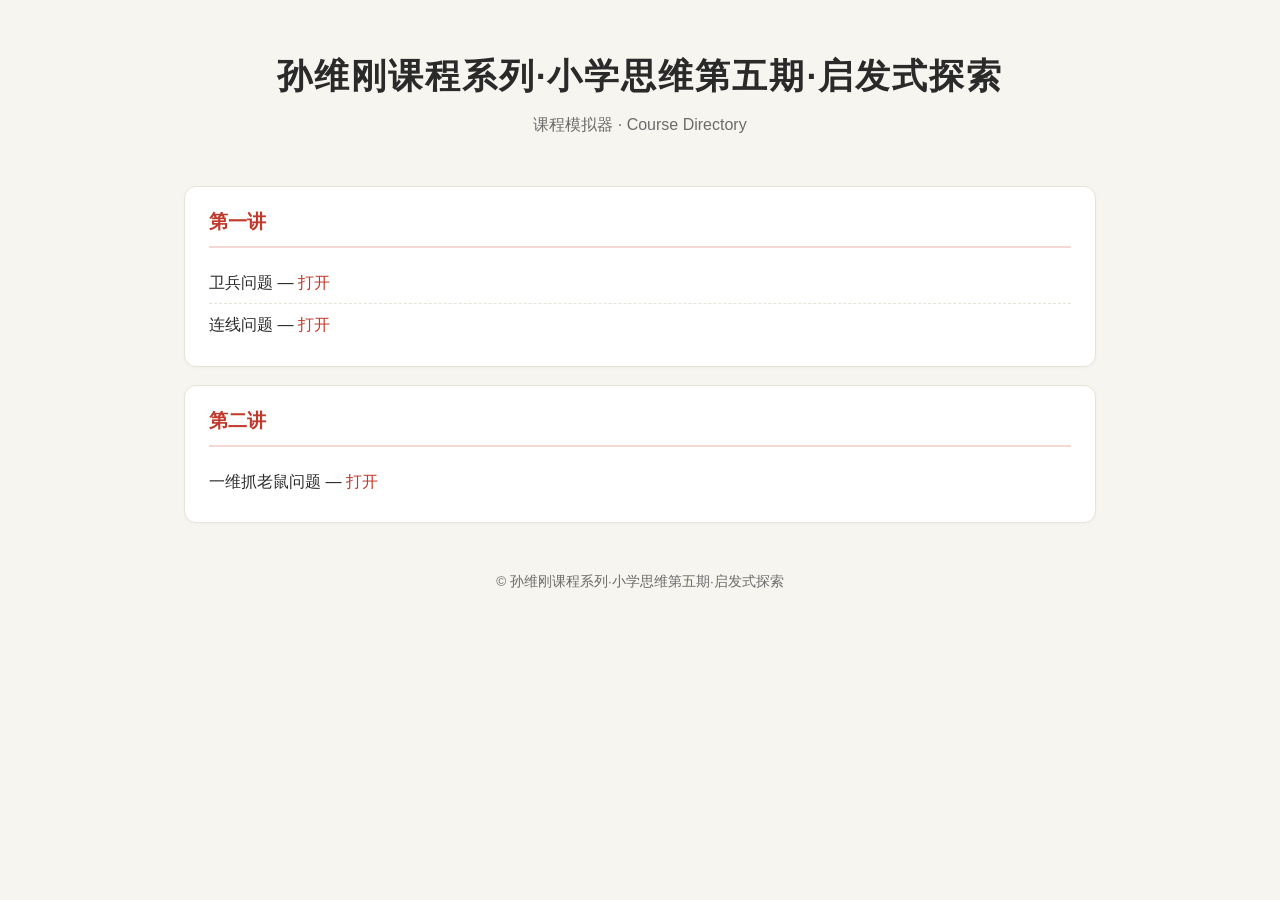
==== index.html @ c25f46f9 "Add course directory landing page" ====
<!DOCTYPE html>
<html lang="zh-CN">
<head>
<meta charset="UTF-8">
<meta name="viewport" content="width=device-width, initial-scale=1.0">
<title>孙维刚课程系列·小学思维第五期·启发式探索</title>
<style>
  :root {
    --bg: #f7f5ef;
    --card: #ffffff;
    --ink: #2a2a2a;
    --muted: #6b6b6b;
    --accent: #c0392b;
    --accent-soft: #f4d8d3;
    --border: #e7e3d8;
  }
  * { box-sizing: border-box; }
  html, body {
    margin: 0;
    padding: 0;
    background: var(--bg);
    color: var(--ink);
    font-family: -apple-system, BlinkMacSystemFont, "PingFang SC", "Hiragino Sans GB", "Microsoft YaHei", sans-serif;
    line-height: 1.6;
  }
  .wrap {
    max-width: 960px;
    margin: 0 auto;
    padding: 48px 24px 80px;
  }
  header {
    text-align: center;
    margin-bottom: 48px;
  }
  header h1 {
    font-size: 2.2rem;
    margin: 0 0 8px;
    letter-spacing: 2px;
  }
  header p {
    color: var(--muted);
    margin: 0;
    font-size: 1rem;
  }
  .lesson {
    background: var(--card);
    border: 1px solid var(--border);
    border-radius: 12px;
    padding: 20px 24px;
    margin-bottom: 18px;
    box-shadow: 0 1px 3px rgba(0,0,0,0.03);
  }
  .lesson h2 {
    margin: 0 0 14px;
    font-size: 1.2rem;
    color: var(--accent);
    border-bottom: 2px solid var(--accent-soft);
    padding-bottom: 8px;
    display: flex;
    align-items: baseline;
    gap: 10px;
  }
  .lesson h2 .num {
    font-weight: 700;
  }
  .lesson h2 .title {
    color: var(--ink);
    font-weight: 500;
    font-size: 1rem;
  }
  ul.items {
    list-style: none;
    margin: 0;
    padding: 0;
  }
  ul.items li {
    padding: 8px 0;
    border-bottom: 1px dashed var(--border);
    display: flex;
    align-items: baseline;
    gap: 12px;
    flex-wrap: wrap;
  }
  ul.items li:last-child { border-bottom: none; }
  ul.items li .name {
    flex: 1 1 auto;
    min-width: 0;
  }
  ul.items li a {
    color: var(--accent);
    text-decoration: none;
    font-weight: 500;
  }
  ul.items li a:hover {
    text-decoration: underline;
  }
  ul.items li .note {
    display: block;
    color: var(--muted);
    font-size: 0.88rem;
    margin-top: 2px;
  }
  ul.items li.todo {
    color: var(--muted);
    font-style: italic;
  }
  footer {
    text-align: center;
    color: var(--muted);
    font-size: 0.85rem;
    margin-top: 48px;
  }
  @media (max-width: 600px) {
    .wrap { padding: 28px 16px 60px; }
    header h1 { font-size: 1.6rem; }
    .lesson { padding: 16px 18px; }
  }
</style>
</head>
<body>
<div class="wrap">
  <header>
    <h1>孙维刚课程系列·小学思维第五期·启发式探索</h1>
    <p>课程模拟器 · Course Directory</p>
  </header>

  <section class="lesson">
    <h2><span class="num">第一讲</span></h2>
    <ul class="items">
      <li><span class="name">卫兵问题 — <a href="guard-soldier/">打开</a></span></li>
      <li><span class="name">连线问题 — <a href="connect-pairs/">打开</a></span></li>
    </ul>
  </section>

  <section class="lesson">
    <h2><span class="num">第二讲</span></h2>
    <ul class="items">
      <li><span class="name">一维抓老鼠问题 — <a href="catch-mouse-1D/">打开</a></span></li>
    </ul>
  </section>

  <footer>
    © 孙维刚课程系列·小学思维第五期·启发式探索
  </footer>
</div>
</body>
</html>
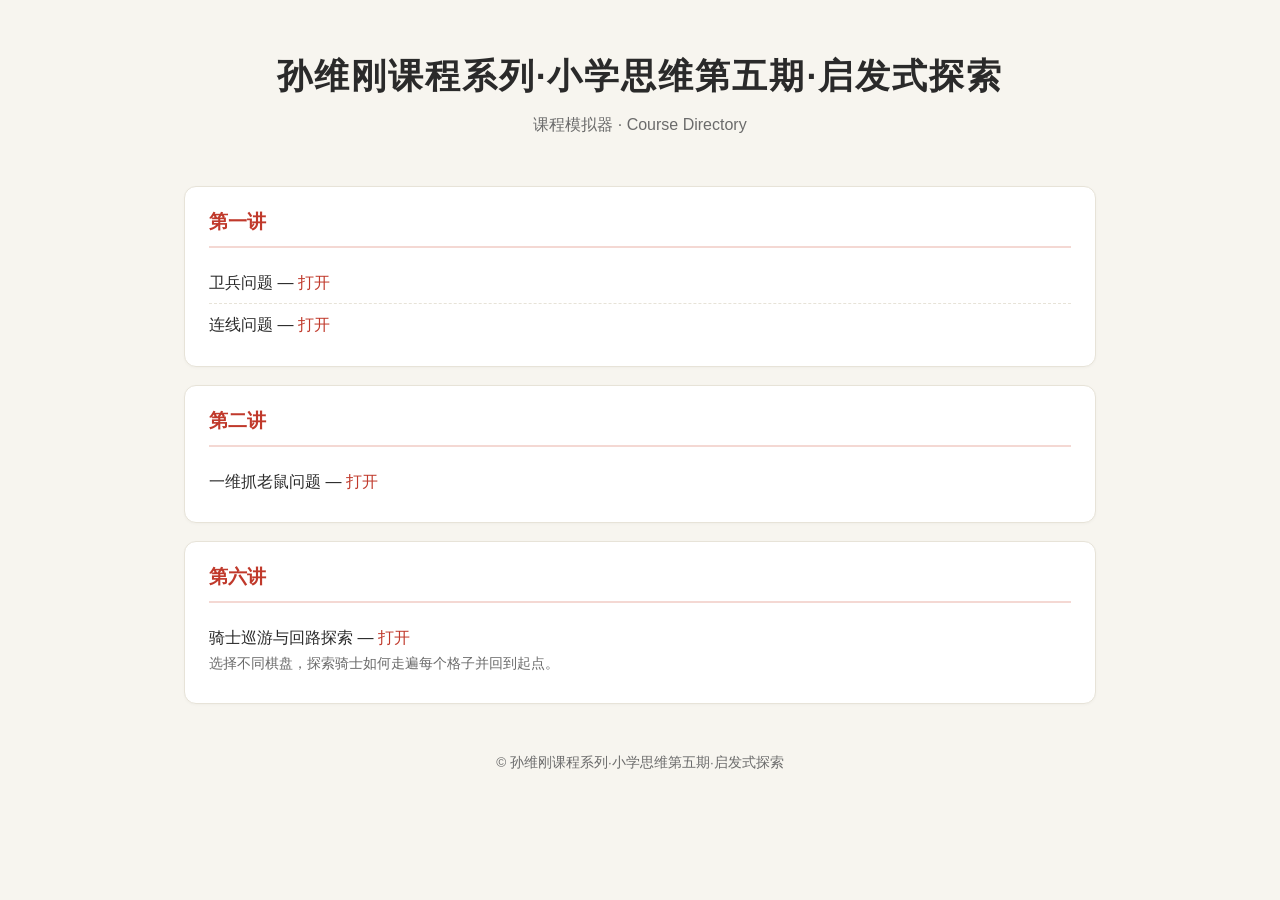
==== commit 0c34b983: "Add knight tour explorer" ====
--- a/index.html
+++ b/index.html
@@ -139,6 +139,18 @@
     </ul>
   </section>
 
+  <section class="lesson">
+    <h2><span class="num">第六讲</span></h2>
+    <ul class="items">
+      <li>
+        <span class="name">
+          骑士巡游与回路探索 — <a href="knight-tour/">打开</a>
+          <span class="note">选择不同棋盘，探索骑士如何走遍每个格子并回到起点。</span>
+        </span>
+      </li>
+    </ul>
+  </section>
+
   <footer>
     © 孙维刚课程系列·小学思维第五期·启发式探索
   </footer>
